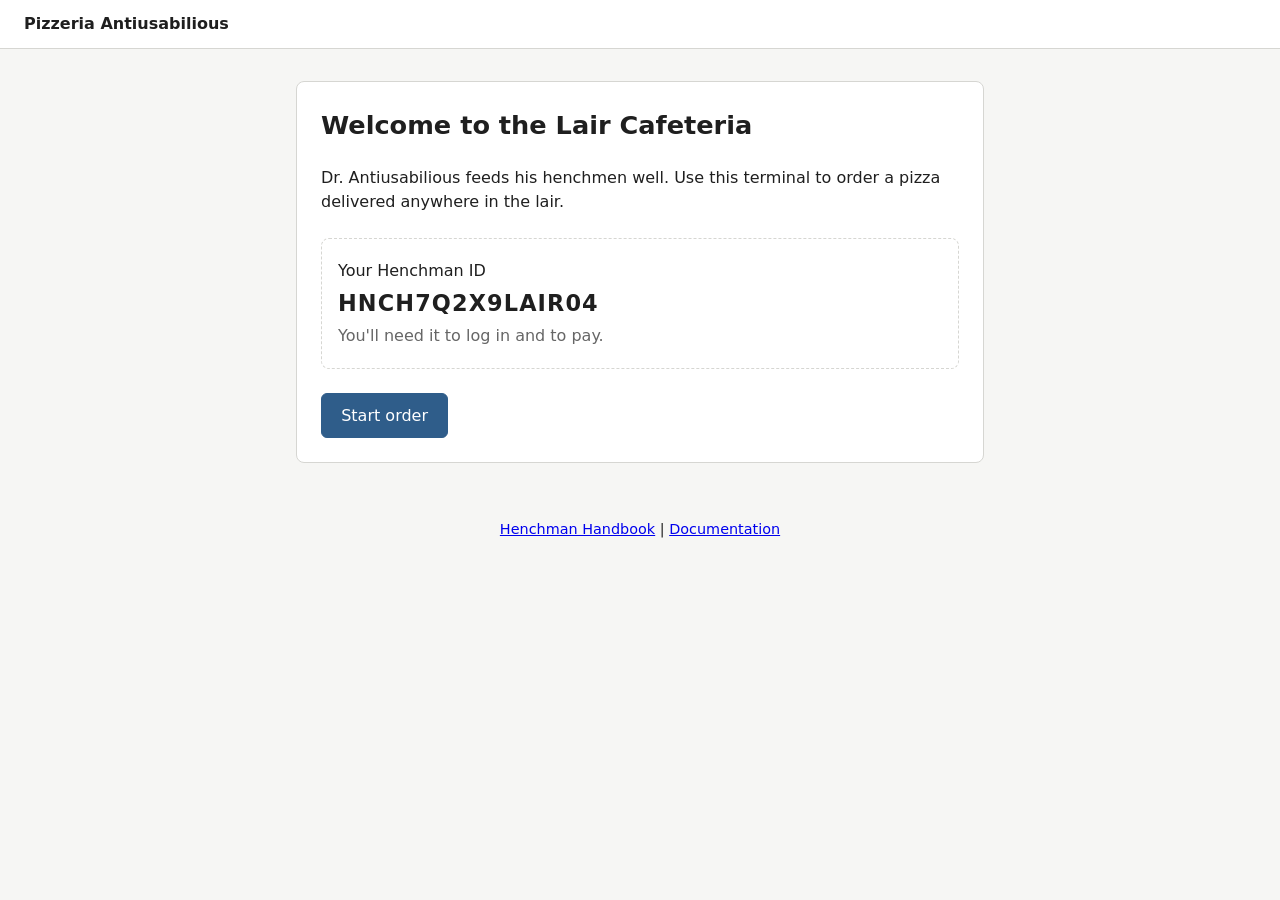
==== index.html @ 78a45783 "Working clean framework for all 8 screens" ====
<!DOCTYPE html>
<html lang="en">
<head>
  <meta charset="UTF-8">
  <meta name="viewport" content="width=device-width, initial-scale=1">
  <title>Pizzeria Antiusabilious | Lair Cafeteria</title>
  <link rel="stylesheet" href="css/style.css">
</head>
<body>
  <header class="site-header">
    <p class="brand">Pizzeria Antiusabilious</p>
    <p class="progress" id="progress" aria-live="polite"></p>
  </header>

  <div class="layout">
    <main id="app">

      <!-- Screen 0: Orientation -->
      <section class="screen active" data-screen="orientation">
        <h1>Welcome to the Lair Cafeteria</h1>
        <p>Dr. Antiusabilious feeds his henchmen well. Use this terminal to order a pizza delivered anywhere in the lair.</p>
        <div class="id-card">
          <p>Your Henchman ID</p>
          <p class="id-value" id="orientation-id"></p>
          <p class="muted">You'll need it to log in and to pay.</p>
        </div>
        <div class="actions">
          <button type="button" class="btn primary" data-action="next">Start order</button>
        </div>
      </section>

      <!-- Screen 1: Identity Verification -->
      <section class="screen" data-screen="login">
        <h1>Log in</h1>
        <label for="login-id">Henchman ID</label>
        <input id="login-id" type="text" autocomplete="off">
        <p class="error" data-error aria-live="assertive"></p>
        <div class="actions">
          <button type="button" class="btn" data-action="back">Back</button>
          <button type="button" class="btn primary" data-action="next">Log in</button>
        </div>
      </section>

      <!-- Screen 2: Portion Allocation (size) -->
      <section class="screen" data-screen="size">
        <h1>Choose a size</h1>
        <fieldset>
          <legend>Size</legend>
          <div id="size-options" class="options"></div>
        </fieldset>
        <p class="error" data-error aria-live="assertive"></p>
        <div class="actions">
          <button type="button" class="btn" data-action="back">Back</button>
          <button type="button" class="btn primary" data-action="next">Next</button>
        </div>
      </section>

      <!-- Screen 3: Crust Classification -->
      <section class="screen" data-screen="crust">
        <h1>Choose a crust</h1>
        <label for="crust-select">Crust</label>
        <select id="crust-select"></select>
        <p class="error" data-error aria-live="assertive"></p>
        <div class="actions">
          <button type="button" class="btn" data-action="back">Back</button>
          <button type="button" class="btn primary" data-action="next">Next</button>
        </div>
      </section>

      <!-- Screen 4: Topping Arsenal -->
      <section class="screen" data-screen="toppings">
        <h1>Choose toppings</h1>
        <fieldset>
          <legend>Toppings</legend>
          <div id="topping-options" class="options topping-grid"></div>
        </fieldset>
        <p class="error" data-error aria-live="assertive"></p>
        <div class="actions">
          <button type="button" class="btn" data-action="back">Back</button>
          <button type="button" class="btn primary" data-action="next">Next</button>
        </div>
      </section>

      <!-- Screen 5: Delivery Sector -->
      <section class="screen" data-screen="sector">
        <h1>Choose a delivery sector</h1>
        <p>Pick a sector on the lair map or from the list.</p>
        <div id="sector-map" class="sector-map"></div>
        <label for="sector-select">Delivery sector</label>
        <select id="sector-select"></select>
        <p class="error" data-error aria-live="assertive"></p>
        <div class="actions">
          <button type="button" class="btn" data-action="back">Back</button>
          <button type="button" class="btn primary" data-action="next">Next</button>
        </div>
      </section>

      <!-- Screen 6: Evil Credit Transfer (payment) -->
      <section class="screen" data-screen="payment">
        <h1>Pay with Evil Credits</h1>
        <p>Total due: <strong id="payment-total"></strong></p>
        <label for="payment-id">Confirm your Henchman ID</label>
        <input id="payment-id" type="text" autocomplete="off">
        <p class="error" data-error aria-live="assertive"></p>
        <div class="actions">
          <button type="button" class="btn" data-action="back">Back</button>
          <button type="button" class="btn primary" data-action="next">Pay and place order</button>
        </div>
      </section>

      <!-- Screen 7: Confirmation -->
      <section class="screen" data-screen="confirmation">
        <h1>Order placed</h1>
        <p>Your order number is <strong id="order-number"></strong>. A minion is on the way.</p>
        <dl id="confirmation-summary" class="summary-list"></dl>
        <div class="actions">
          <button type="button" class="btn primary" data-action="restart">Start a new order</button>
        </div>
      </section>

    </main>

    <!-- Live order summary (shown on screens 2–6) -->
    <aside class="summary" id="summary" hidden>
      <h2>Your order</h2>
      <dl id="summary-list" class="summary-list"></dl>
    </aside>
  </div>

  <footer class="site-footer">
    <a href="handbook.html">Henchman Handbook</a> |
    <a href="docs.html">Documentation</a>
  </footer>

  <script src="js/data.js"></script>
  <script src="js/app.js"></script>
</body>
</html>
---- css/style.css ----
/* Pizzeria Antiusabilious: clean baseline styles.
   This is the "good UX" starting point. Break it on purpose later. */

:root {
  --bg: #f6f6f4;
  --surface: #ffffff;
  --text: #1f1f1f;
  --muted: #666666;
  --border: #d6d6d2;
  --accent: #2f5d8a;
  --accent-text: #ffffff;
  --error: #b3261e;
  --selected: #e3edf7;
}

*, *::before, *::after { box-sizing: border-box; }

body {
  margin: 0;
  font-family: system-ui, -apple-system, "Segoe UI", sans-serif;
  line-height: 1.5;
  color: var(--text);
  background: var(--bg);
}

/* ---------- Header / footer ---------- */

.site-header {
  display: flex;
  justify-content: space-between;
  align-items: center;
  padding: 0.75rem 1.5rem;
  background: var(--surface);
  border-bottom: 1px solid var(--border);
}
.brand { margin: 0; font-weight: 700; }
.progress { margin: 0; color: var(--muted); }

.site-footer {
  text-align: center;
  padding: 1.5rem;
  font-size: 0.9rem;
}

/* ---------- Layout ---------- */

.layout {
  display: grid;
  grid-template-columns: minmax(0, 1fr) 260px;
  gap: 1.5rem;
  max-width: 1000px;
  margin: 2rem auto;
  padding: 0 1rem;
}
.layout:has(.summary[hidden]) { grid-template-columns: minmax(0, 1fr); max-width: 720px; }

@media (max-width: 760px) {
  .layout { grid-template-columns: minmax(0, 1fr); }
}

main {
  background: var(--surface);
  border: 1px solid var(--border);
  border-radius: 8px;
  padding: 1.5rem;
}

/* Screen switching: only the active screen is visible */
.screen { display: none; }
.screen.active { display: block; }

h1 { margin-top: 0; font-size: 1.6rem; }

/* ---------- Form controls ---------- */

label { display: block; font-weight: 600; margin: 1rem 0 0.35rem; }

input[type="text"], select {
  width: 100%;
  max-width: 360px;
  padding: 0.55rem 0.7rem;
  font: inherit;
  border: 1px solid var(--border);
  border-radius: 6px;
  background: var(--surface);
}

fieldset { border: none; padding: 0; margin: 1rem 0 0; }
legend { font-weight: 600; margin-bottom: 0.5rem; }

.options { display: grid; gap: 0.5rem; }
.topping-grid { grid-template-columns: repeat(auto-fill, minmax(170px, 1fr)); }

.option {
  display: flex;
  align-items: center;
  gap: 0.5rem;
  margin: 0;
  padding: 0.5rem 0.7rem;
  font-weight: 400;
  border: 1px solid var(--border);
  border-radius: 6px;
  cursor: pointer;
}
.option:has(input:checked) { background: var(--selected); border-color: var(--accent); }
.option .muted { margin-left: auto; }

.muted { color: var(--muted); }

/* ---------- Buttons ---------- */

.actions { display: flex; gap: 0.75rem; margin-top: 1.5rem; }

.btn {
  padding: 0.6rem 1.2rem;
  font: inherit;
  border: 1px solid var(--border);
  border-radius: 6px;
  background: var(--surface);
  cursor: pointer;
}
.btn.primary { background: var(--accent); color: var(--accent-text); border-color: var(--accent); }
.btn:focus-visible, .sector-tile:focus-visible, input:focus-visible, select:focus-visible {
  outline: 3px solid var(--accent);
  outline-offset: 2px;
}

/* ---------- Errors ---------- */

.error { color: var(--error); min-height: 1.5em; margin: 0.5rem 0 0; }

/* ---------- Orientation ID card ---------- */

.id-card {
  margin: 1.5rem 0;
  padding: 1rem;
  border: 1px dashed var(--border);
  border-radius: 8px;
}
.id-card p { margin: 0.25rem 0; }
.id-value { font-size: 1.4rem; font-weight: 700; letter-spacing: 0.05em; }

/* ---------- Sector map ---------- */

.sector-map {
  display: grid;
  grid-template-columns: repeat(3, 1fr);
  gap: 0.5rem;
  margin: 1rem 0;
  max-width: 480px;
}
.sector-tile {
  display: flex;
  flex-direction: column;
  align-items: center;
  padding: 0.75rem 0.5rem;
  font: inherit;
  border: 1px solid var(--border);
  border-radius: 6px;
  background: var(--surface);
  cursor: pointer;
}
.sector-tile.selected { background: var(--selected); border-color: var(--accent); }
.sector-number { font-weight: 700; font-size: 1.2rem; }

/* ---------- Order summary ---------- */

.summary {
  align-self: start;
  background: var(--surface);
  border: 1px solid var(--border);
  border-radius: 8px;
  padding: 1rem 1.25rem;
}
.summary h2 { margin: 0 0 0.5rem; font-size: 1.1rem; }

.summary-list dt { font-weight: 600; margin-top: 0.5rem; }
.summary-list dd { margin: 0; }

/* ---------- Handbook tables ---------- */

.table-wrap { overflow-x: auto; }
table { border-collapse: collapse; width: 100%; margin: 0.5rem 0 1.5rem; }
th, td { text-align: left; padding: 0.4rem 0.6rem; border-bottom: 1px solid var(--border); }
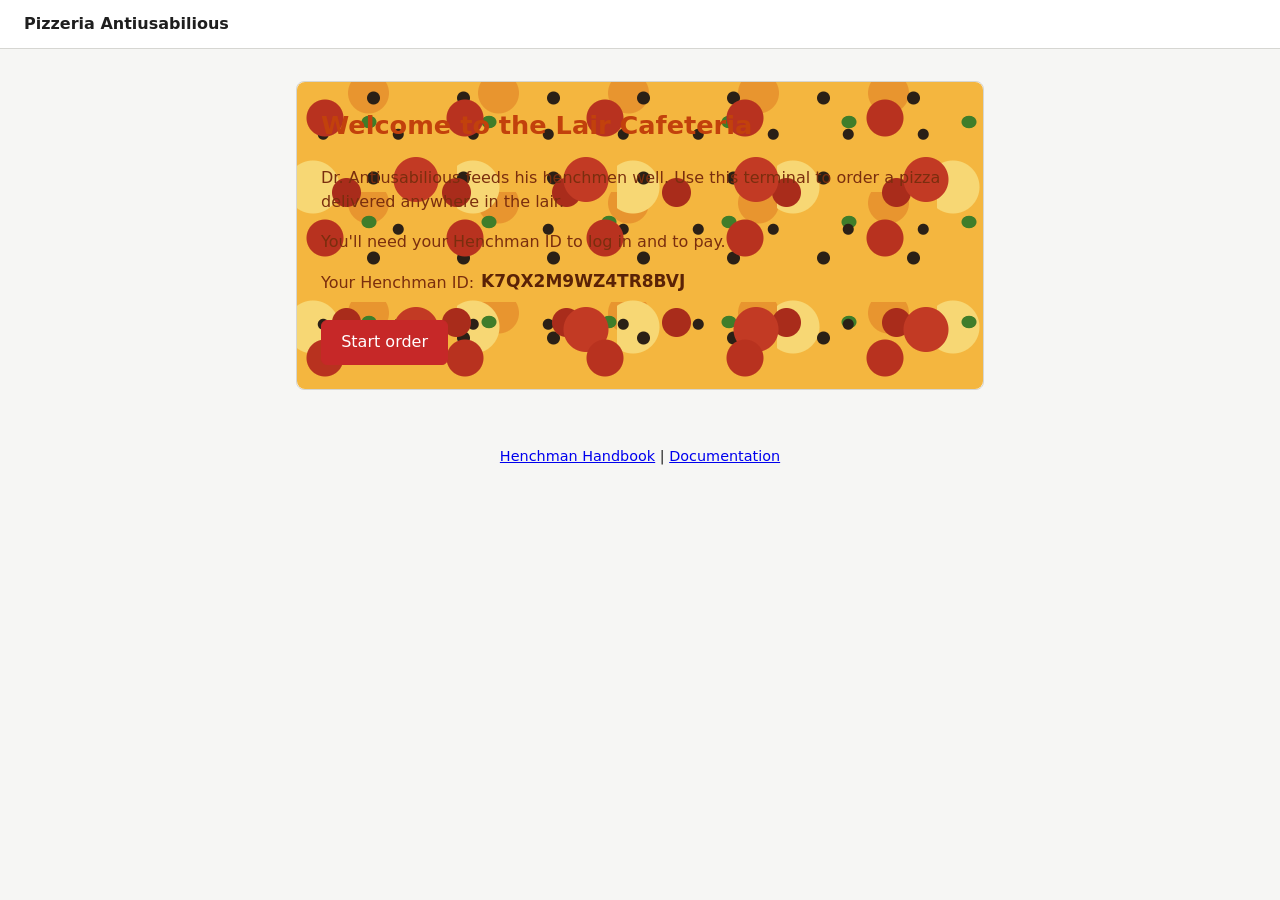
==== commit ea08e9c8: "Violations 1-5" ====
--- a/index.html
+++ b/index.html
@@ -16,28 +16,37 @@
     <main id="app">
 
       <!-- Screen 0: Orientation -->
-      <section class="screen active" data-screen="orientation">
-        <h1>Welcome to the Lair Cafeteria</h1>
-        <p>Dr. Antiusabilious feeds his henchmen well. Use this terminal to order a pizza delivered anywhere in the lair.</p>
-        <div class="id-card">
-          <p>Your Henchman ID</p>
-          <p class="id-value" id="orientation-id"></p>
-          <p class="muted">You'll need it to log in and to pay.</p>
-        </div>
-        <div class="actions">
-          <button type="button" class="btn primary" data-action="next">Start order</button>
+      <section class="screen screen-orientation active" data-screen="orientation">
+        <!-- VIOLATION #1 (Reading: avoid text on noisy background):
+             warm-colored text over a busy pizza pattern (see .screen-orientation in style.css). -->
+        <div class="orientation-layout">
+          <div class="orientation-main">
+            <h1>Welcome to the Lair Cafeteria</h1>
+            <p>Dr. Antiusabilious feeds his henchmen well. Use this terminal to order a pizza delivered anywhere in the lair.</p>
+            <p>You'll need your Henchman ID to log in and to pay.</p>
+            <p class="orientation-id-line">Your Henchman ID:
+              <canvas id="orientation-id" role="img" aria-label="Henchman ID"></canvas>
+            </p>
+            <div class="actions">
+              <button type="button" class="btn primary" data-action="next">Start order</button>
+            </div>
+          </div>
+
         </div>
       </section>
 
       <!-- Screen 1: Identity Verification -->
       <section class="screen" data-screen="login">
         <h1>Log in</h1>
+        <!-- VIOLATION #4 (Perception 2: be consistent): Next is top-right, above the field. -->
+        <div class="actions actions-top-right">
+          <button type="button" class="btn primary" data-action="next">Proceed</button>
+        </div>
         <label for="login-id">Henchman ID</label>
-        <input id="login-id" type="text" autocomplete="off">
-        <p class="error" data-error aria-live="assertive"></p>
-        <div class="actions">
-          <button type="button" class="btn" data-action="back">Back</button>
-          <button type="button" class="btn primary" data-action="next">Log in</button>
+        <input id="login-id" type="text" autocomplete="off" spellcheck="false">
+        <p class="error" data-error aria-live="assertive"></p>
+        <div class="actions">
+          <button type="button" class="btn back" data-action="back">Back</button>
         </div>
       </section>
 
@@ -49,9 +58,10 @@
           <div id="size-options" class="options"></div>
         </fieldset>
         <p class="error" data-error aria-live="assertive"></p>
-        <div class="actions">
-          <button type="button" class="btn" data-action="back">Back</button>
-          <button type="button" class="btn primary" data-action="next">Next</button>
+        <!-- VIOLATION #4: Next bottom-left, Back bottom-right (swapped). -->
+        <div class="actions actions-split">
+          <button type="button" class="btn primary" data-action="next">Advance</button>
+          <button type="button" class="btn back" data-action="back">Back</button>
         </div>
       </section>
 
@@ -59,25 +69,31 @@
       <section class="screen" data-screen="crust">
         <h1>Choose a crust</h1>
         <label for="crust-select">Crust</label>
-        <select id="crust-select"></select>
-        <p class="error" data-error aria-live="assertive"></p>
-        <div class="actions">
-          <button type="button" class="btn" data-action="back">Back</button>
-          <button type="button" class="btn primary" data-action="next">Next</button>
+        <!-- VIOLATION #4: Next sits inline, right beside the crust control. -->
+        <div class="inline-control">
+          <select id="crust-select"></select>
+          <button type="button" class="btn primary" data-action="next">Obey</button>
+        </div>
+        <p class="error" data-error aria-live="assertive"></p>
+        <div class="actions">
+          <button type="button" class="btn back" data-action="back">Back</button>
         </div>
       </section>
 
       <!-- Screen 4: Topping Arsenal -->
       <section class="screen" data-screen="toppings">
         <h1>Choose toppings</h1>
+        <!-- VIOLATION #4: Next is above the 42-item list, so users scroll back up to it. -->
+        <div class="actions actions-top">
+          <button type="button" class="btn primary" data-action="next">Comply</button>
+        </div>
+        <p class="error" data-error aria-live="assertive"></p>
         <fieldset>
           <legend>Toppings</legend>
           <div id="topping-options" class="options topping-grid"></div>
         </fieldset>
-        <p class="error" data-error aria-live="assertive"></p>
-        <div class="actions">
-          <button type="button" class="btn" data-action="back">Back</button>
-          <button type="button" class="btn primary" data-action="next">Next</button>
+        <div class="actions">
+          <button type="button" class="btn back" data-action="back">Back</button>
         </div>
       </section>
 
@@ -86,26 +102,72 @@
         <h1>Choose a delivery sector</h1>
         <p>Pick a sector on the lair map or from the list.</p>
         <div id="sector-map" class="sector-map"></div>
+        <!-- VIOLATION #4: Next is centered under the map, before the sector list. -->
+        <div class="actions actions-center">
+          <button type="button" class="btn primary" data-action="next">Submit to Dr. A</button>
+        </div>
         <label for="sector-select">Delivery sector</label>
         <select id="sector-select"></select>
         <p class="error" data-error aria-live="assertive"></p>
         <div class="actions">
-          <button type="button" class="btn" data-action="back">Back</button>
-          <button type="button" class="btn primary" data-action="next">Next</button>
+          <button type="button" class="btn back" data-action="back">Back</button>
         </div>
       </section>
 
       <!-- Screen 6: Evil Credit Transfer (payment) -->
       <section class="screen" data-screen="payment">
         <h1>Pay with Evil Credits</h1>
-        <p>Total due: <strong id="payment-total"></strong></p>
+        <!-- Supporting mechanism for VIOLATION #3: the Evil Transfer Formula.
+             One blank box per charge plus a gratuity box. Users must transcribe
+             every price from the itemized charges at the bottom of the page.
+             The amount field is read-only and filled only by the formula's ENTER. -->
+        <p>Fill in the Evil Transfer Formula™ with each of your charges and the gratuity percentage, then press ENTER to load your amount. Charges are itemized below.</p>
+
+        <div class="formula" id="formula">
+          <p class="formula-title">Evil Transfer Formula™</p>
+          <div class="formula-row" id="formula-row"></div>
+          <button type="button" class="formula-enter" id="formula-load">ENTER</button>
+        </div>
+
+        <label for="payment-amount">Amount to transfer (Evil Credits)</label>
+        <input id="payment-amount" type="text" readonly placeholder="Press ENTER on the formula" autocomplete="off">
+
         <label for="payment-id">Confirm your Henchman ID</label>
-        <input id="payment-id" type="text" autocomplete="off">
-        <p class="error" data-error aria-live="assertive"></p>
-        <div class="actions">
-          <button type="button" class="btn" data-action="back">Back</button>
-          <button type="button" class="btn primary" data-action="next">Pay and place order</button>
-        </div>
+        <input id="payment-id" type="text" autocomplete="off" spellcheck="false">
+        <p class="error" data-error aria-live="assertive"></p>
+        <div class="actions">
+          <button type="button" class="btn back" data-action="back">Back</button>
+          <button type="button" class="btn primary" data-action="next">Transfer</button>
+        </div>
+
+        <!-- VIOLATION #3 (Memory 1: present all info needed for a task on a single screen):
+             a long block of terms sits between the formula (top) and the
+             itemized charges (bottom), so they can never be seen together. -->
+        <section class="transfer-terms" aria-labelledby="terms-title">
+          <h2 id="terms-title">Evil Credit Transfer Terms &amp; Conditions</h2>
+          <p>1. By transferring Evil Credits, the Henchman ("you") acknowledges that Dr. Antiusabilious ("the Management") owns all pizza, all crusts, and, where applicable, all crumbs.</p>
+          <p>2. Evil Credits are non-refundable, non-transferable (except as described in this transfer), and non-edible. Attempts to eat Evil Credits will be logged.</p>
+          <p>3. The Minion Hazard Gratuity compensates delivery minions for exposure to lasers, sharks, Evil HR, and other workplace conditions. It is mandatory, non-negotiable, and deeply appreciated by no one.</p>
+          <p>4. Pizza delivered to the Shark Tank is delivered at the Henchman's own risk. The Management is not liable for pizza consumed by sharks, nor for sharks consumed by pizza.</p>
+          <p>5. Delivery times are estimates. Estimates are also estimates. The Management reserves the right to redefine "time."</p>
+          <p>6. Toppings are assigned codenames for operational security. Disclosing a codename to non-henchmen constitutes a breach of these Terms and of the Topping Secrecy Act of Section 66-B.</p>
+          <p>7. The Management may, at its sole discretion, rename sectors, move sectors, or pretend sectors never existed.</p>
+          <p>8. Henchmen who forget their Henchman ID agree to consult the Henchman Handbook and to feel appropriately embarrassed.</p>
+          <p>9. The Evil Transfer Formula™ is provided "as is." The Management makes no warranty regarding its accuracy, its memory, or its feelings.</p>
+          <p>10. Pineapple on pizza is permitted under protest. The Management's protest is ongoing.</p>
+          <p>11. Any dispute arising from a pizza transfer shall be resolved by trial by combat in the Throne Room, scheduled at the Management's convenience.</p>
+          <p>12. These Terms may change at any time, including while you are reading them.</p>
+        </section>
+
+        <!-- Supporting mechanism for VIOLATION #3: the charges are collapsed.
+             Users must open them each visit, and they snap shut again as soon as
+             the user scrolls away (see "auto-collapsing charges" in app.js). -->
+        <details class="charges-panel" id="charges-panel">
+          <summary>Show itemized charges</summary>
+          <div class="table-wrap">
+            <table class="charges" id="payment-charges"></table>
+          </div>
+        </details>
       </section>
 
       <!-- Screen 7: Confirmation -->
@@ -133,6 +195,7 @@
   </footer>
 
   <script src="js/data.js"></script>
+  <script src="js/render-id.js"></script>
   <script src="js/app.js"></script>
 </body>
 </html>
--- a/css/style.css
+++ b/css/style.css
@@ -111,6 +111,14 @@
 
 .actions { display: flex; gap: 0.75rem; margin-top: 1.5rem; }
 
+/* VIOLATION #4 (Perception 2: be consistent): a different Next position per screen. */
+.actions-top-right { justify-content: flex-end; margin: 0 0 0.5rem; }
+.actions-split { justify-content: space-between; }
+.actions-top { margin: 0 0 1rem; }
+.actions-center { justify-content: center; margin: 0 0 1rem; max-width: 480px; }
+.inline-control { display: flex; gap: 0.5rem; align-items: center; flex-wrap: wrap; }
+.inline-control select { flex: 1 1 200px; }
+
 .btn {
   padding: 0.6rem 1.2rem;
   font: inherit;
@@ -119,7 +127,10 @@
   background: var(--surface);
   cursor: pointer;
 }
-.btn.primary { background: var(--accent); color: var(--accent-text); border-color: var(--accent); }
+/* VIOLATION #5 (Attention 2: automatic processing / Stroop):
+   forward buttons are red ("stop"), Back buttons are green ("go"). */
+.btn.primary { background: #c62828; color: #fff; border-color: #c62828; }
+.btn.back { background: #2e7d32; color: #fff; border-color: #2e7d32; }
 .btn:focus-visible, .sector-tile:focus-visible, input:focus-visible, select:focus-visible {
   outline: 3px solid var(--accent);
   outline-offset: 2px;
@@ -129,16 +140,32 @@
 
 .error { color: var(--error); min-height: 1.5em; margin: 0.5rem 0 0; }
 
-/* ---------- Orientation ID card ---------- */
-
-.id-card {
-  margin: 1.5rem 0;
-  padding: 1rem;
-  border: 1px dashed var(--border);
+/* ---------- Orientation ---------- */
+
+/* VIOLATION #1 (Reading: avoid text on noisy background).
+   A busy CSS "pizza" (pepperoni, olives, basil on cheese) behind
+   warm red/brown/orange text. Hard to read, but still readable. */
+.screen-orientation.active {
+  margin: -1.5rem;
+  padding: 1.5rem;
   border-radius: 8px;
-}
-.id-card p { margin: 0.25rem 0; }
-.id-value { font-size: 1.4rem; font-weight: 700; letter-spacing: 0.05em; }
+  color: #7a2e0e;
+  background-color: #f4b63f;
+  background-image:
+    radial-gradient(circle at 20% 30%, #b8321f 0 18px, transparent 19px),
+    radial-gradient(circle at 70% 65%, #c23a24 0 22px, transparent 23px),
+    radial-gradient(circle at 45% 85%, #a92c1b 0 14px, transparent 15px),
+    radial-gradient(circle at 85% 20%, #2b2016 0 6px, transparent 7px),
+    radial-gradient(circle at 35% 55%, #2b2016 0 5px, transparent 6px),
+    radial-gradient(ellipse at 60% 40%, #3f7d2a 0 7px, transparent 8px),
+    radial-gradient(circle at 10% 75%, #f7d774 0 26px, transparent 27px),
+    radial-gradient(circle at 55% 10%, #e8952f 0 20px, transparent 21px);
+  background-size: 140px 120px, 170px 150px, 110px 130px, 90px 80px,
+                   75px 95px, 120px 100px, 160px 140px, 130px 110px;
+}
+.screen-orientation h1 { color: #c2410c; }
+
+.orientation-id-line canvas { vertical-align: middle; }
 
 /* ---------- Sector map ---------- */
 
@@ -182,3 +209,76 @@
 .table-wrap { overflow-x: auto; }
 table { border-collapse: collapse; width: 100%; margin: 0.5rem 0 1.5rem; }
 th, td { text-align: left; padding: 0.4rem 0.6rem; border-bottom: 1px solid var(--border); }
+
+/* ---------- Payment: itemized charges + transfer formula ---------- */
+
+.charges { max-width: 420px; }
+
+.charges-panel {
+  max-width: 460px;
+  border: 1px solid var(--border);
+  border-radius: 6px;
+}
+.charges-panel summary {
+  padding: 0.7rem 1rem;
+  font-weight: 600;
+  cursor: pointer;
+}
+.charges-panel[open] summary { border-bottom: 1px solid var(--border); }
+.charges-panel .table-wrap { padding: 0 1rem; }
+.charges td:last-child, .charges th:last-child { text-align: right; }
+
+.formula {
+  margin-top: 1rem;
+  padding: 1rem;
+  color: #f1f1f1;
+  background: #2b2b33;
+  border-radius: 10px;
+}
+.formula-title { margin: 0 0 0.75rem; font-weight: 700; }
+.formula-row {
+  display: flex;
+  flex-wrap: wrap;
+  align-items: center;
+  gap: 0.4rem;
+}
+.formula-op { font-size: 1.2rem; font-weight: 700; }
+.formula input.formula-box {
+  width: 5.5rem;
+  padding: 0.45rem 0.5rem;
+  font: inherit;
+  text-align: right;
+  color: #111;
+  background: #fff;
+  border: 1px solid #888;
+  border-radius: 4px;
+}
+.formula input.formula-box:focus-visible { outline: 3px solid #c8ffb0; outline-offset: 1px; }
+.formula-enter {
+  display: block;
+  width: 100%;
+  margin-top: 0.9rem;
+  padding: 0.6rem;
+  font: inherit;
+  font-weight: 700;
+  letter-spacing: 0.05em;
+  color: #fff;
+  background: #6b5b2a;
+  border: none;
+  border-radius: 6px;
+  cursor: pointer;
+}
+.formula-enter:focus-visible { outline: 3px solid #c8ffb0; outline-offset: 2px; }
+
+#payment-amount[readonly] { background: #f0f0ec; cursor: not-allowed; }
+
+/* VIOLATION #3: the terms block pushes the charges far below the formula,
+   taller than any screen, so they're never visible at the same time. */
+.transfer-terms {
+  min-height: 140vh;
+  margin: 2.5rem 0;
+  padding-top: 1rem;
+  border-top: 1px solid var(--border);
+  font-size: 0.95rem;
+}
+.transfer-terms h2 { font-size: 1.1rem; }
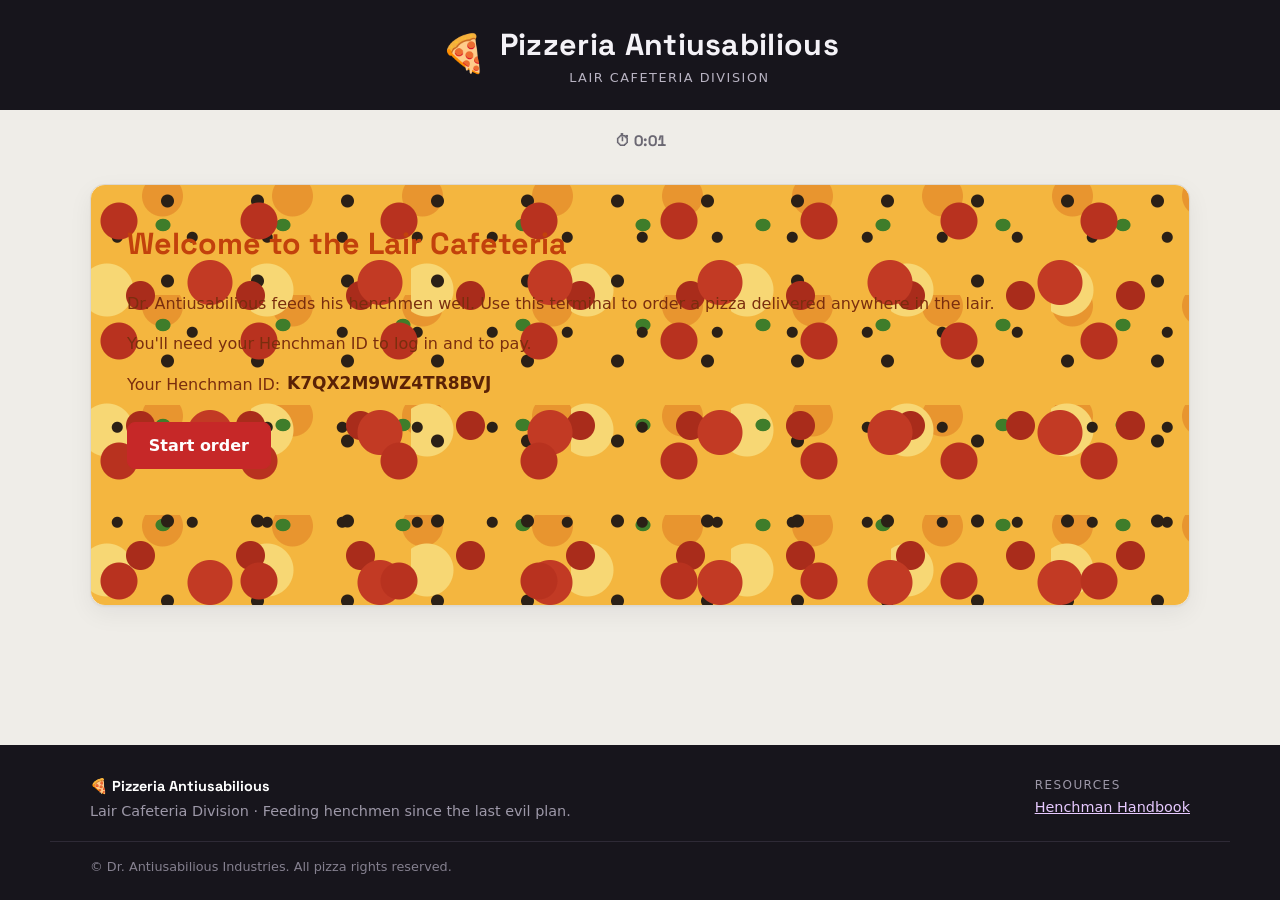
==== commit e0c7c686: "Pizza ordering version (violations 1-12)" ====
--- a/index.html
+++ b/index.html
@@ -4,13 +4,32 @@
   <meta charset="UTF-8">
   <meta name="viewport" content="width=device-width, initial-scale=1">
   <title>Pizzeria Antiusabilious | Lair Cafeteria</title>
+  <link rel="preconnect" href="https://fonts.googleapis.com">
+  <link rel="preconnect" href="https://fonts.gstatic.com" crossorigin>
+  <link href="https://fonts.googleapis.com/css2?family=Space+Grotesk:wght@500;700&display=swap" rel="stylesheet">
   <link rel="stylesheet" href="css/style.css">
 </head>
 <body>
   <header class="site-header">
-    <p class="brand">Pizzeria Antiusabilious</p>
+    <div class="brand">
+      <span class="brand-mark" aria-hidden="true">🍕</span>
+      <div>
+        <p class="brand-name">Pizzeria Antiusabilious</p>
+        <p class="brand-sub">Lair Cafeteria Division</p>
+      </div>
+    </div>
+  </header>
+
+  <!-- Task timer (instructor request; not a violation). Starts when the site
+       opens, stops on the confirmation screen. -->
+  <p class="task-timer" id="task-timer" aria-label="Elapsed time">⏱ 0:00</p>
+
+  <!-- VIOLATION #11 (Thinking: prominently indicate system status and progress):
+       percentage only; it reaches 99% on step 3 of 6, then creeps by decimals. -->
+  <div class="progress-wrap" id="progress-wrap" hidden>
     <p class="progress" id="progress" aria-live="polite"></p>
-  </header>
+    <div class="progress-bar" aria-hidden="true"><div class="progress-fill" id="progress-fill"></div></div>
+  </div>
 
   <div class="layout">
     <main id="app">
@@ -67,11 +86,20 @@
 
       <!-- Screen 3: Crust Classification -->
       <section class="screen" data-screen="crust">
+        <!-- Part of VIOLATION #7: a leaderboard-style ad across the top adds to
+             the "this page has ads" frame, so the right rail gets ignored. -->
+        <div class="leaderboard-ad" aria-label="Advertisement">
+          <span class="ad-label">Ad</span>
+          <strong>🐍 MINION MONTHLY</strong> · 12 issues of lair gossip for just 9.99 Evil Credits! <span class="ad-link">Subscribe ›</span>
+        </div>
+
         <h1>Choose a crust</h1>
-        <label for="crust-select">Crust</label>
+        <!-- VIOLATION #6 (Memory 2: see and choose is easier than recall and type):
+             no list of options; users must type an exact crust classification. -->
+        <label for="crust-input">State your crust classification</label>
         <!-- VIOLATION #4: Next sits inline, right beside the crust control. -->
         <div class="inline-control">
-          <select id="crust-select"></select>
+          <input id="crust-input" type="text" autocomplete="off" spellcheck="false">
           <button type="button" class="btn primary" data-action="next">Obey</button>
         </div>
         <p class="error" data-error aria-live="assertive"></p>
@@ -89,7 +117,11 @@
         </div>
         <p class="error" data-error aria-live="assertive"></p>
         <fieldset>
-          <legend>Toppings</legend>
+          <legend>Toppings <span class="legend-note">(select at least 4)</span></legend>
+          <!-- VIOLATION #8 (Thinking: choice overload): 84 unorganized toppings, no categories or search.
+               VIOLATION #9 (Memory 1: changing ordering of information): reshuffled on every visit.
+               VIOLATION #10 (Perception 1: distinguish colors by saturation and brightness):
+               checked toppings are only a faint pastel. -->
           <div id="topping-options" class="options topping-grid"></div>
         </fieldset>
         <div class="actions">
@@ -100,14 +132,12 @@
       <!-- Screen 5: Delivery Sector -->
       <section class="screen" data-screen="sector">
         <h1>Choose a delivery sector</h1>
-        <p>Pick a sector on the lair map or from the list.</p>
+        <p>Pick a sector on the lair map.</p>
         <div id="sector-map" class="sector-map"></div>
-        <!-- VIOLATION #4: Next is centered under the map, before the sector list. -->
+        <!-- VIOLATION #4: Next is centered under the map. -->
         <div class="actions actions-center">
           <button type="button" class="btn primary" data-action="next">Submit to Dr. A</button>
         </div>
-        <label for="sector-select">Delivery sector</label>
-        <select id="sector-select"></select>
         <p class="error" data-error aria-live="assertive"></p>
         <div class="actions">
           <button type="button" class="btn back" data-action="back">Back</button>
@@ -155,8 +185,42 @@
           <p>8. Henchmen who forget their Henchman ID agree to consult the Henchman Handbook and to feel appropriately embarrassed.</p>
           <p>9. The Evil Transfer Formula™ is provided "as is." The Management makes no warranty regarding its accuracy, its memory, or its feelings.</p>
           <p>10. Pineapple on pizza is permitted under protest. The Management's protest is ongoing.</p>
+
+          <aside class="propaganda propaganda-vote" aria-label="Lair announcement">
+            <p class="propaganda-kicker">Paid for by the Committee to Re-Elect the Management</p>
+            <p class="propaganda-title">VOTE DR. ANTIUSABILIOUS</p>
+            <p class="propaganda-sub">Supreme Overlord · Unopposed since forever</p>
+            <p>Lower gratuities* · More sharks · Fewer questions</p>
+            <p class="propaganda-fine">*Gratuities will not be lowered.</p>
+          </aside>
+
           <p>11. Any dispute arising from a pizza transfer shall be resolved by trial by combat in the Throne Room, scheduled at the Management's convenience.</p>
           <p>12. These Terms may change at any time, including while you are reading them.</p>
+          <p>13. Evil Credits earned through minion referrals expire when the minion does.</p>
+          <p>14. The Management reserves the right to substitute any topping with a topping of equal or lesser dignity.</p>
+          <p>15. Pizza temperature is not guaranteed on delivery to the Server Dungeon, which is kept at 16°C for the servers' comfort, not yours.</p>
+          <p>16. Henchmen may not resell, sublease, or emotionally attach to pizza delivered under these Terms.</p>
+          <p>17. Complaints must be submitted on Form 66-C, in triplicate, in person, to Evil HR (Sector 7), during office hours, which are not published.</p>
+          <p>18. The Minion Hazard Gratuity is not a tip. Tips are optional. This is not optional. Please stop asking.</p>
+          <p>19. All slices are cut by laser. The Management accepts no responsibility for slices that are "too perfect."</p>
+          <p>20. Garlic knots are not included, have never been included, and will not be included. Do not ask about the garlic knots.</p>
+
+          <aside class="propaganda propaganda-minion" aria-label="Lair announcement">
+            <p class="propaganda-kicker">Lair Bulletin</p>
+            <p class="propaganda-title">🏆 Minion of the Month: Gary</p>
+            <p>Gary delivered 412 pizzas this month, survived the Shark Tank twice, and has never once asked about the garlic knots. Be like Gary.</p>
+          </aside>
+
+          <p>21. If any part of these Terms is found unenforceable, it will be enforced anyway, by sharks.</p>
+          <p>22. Minions delivering to the Launch Bay during a launch do so at their own risk and at approximately Mach 3.</p>
+          <p>23. Orders placed during a lair-wide evacuation will be delivered to the evacuation point, or to wherever the pizza lands.</p>
+          <p>24. The Evil Transfer Formula™ uses the order of operations preferred by the Management on the day of the transfer.</p>
+          <p>25. Crust classifications are trade secrets. Henchmen who memorize them are required to forget them after use.</p>
+          <p>26. The Gift Shop is not a delivery sector for romantic purposes. You know who you are.</p>
+          <p>27. Refunds are issued in Evil Credits, which are non-refundable (see Clause 2).</p>
+          <p>28. The Management may read these Terms aloud, dramatically, at any time.</p>
+          <p>29. By scrolling past these Terms, you agree that you have read them, which you have not.</p>
+          <p>30. Thank you for choosing Pizzeria Antiusabilious. Resistance is futile. Enjoy your pizza.</p>
         </section>
 
         <!-- Supporting mechanism for VIOLATION #3: the charges are collapsed.
@@ -173,6 +237,7 @@
       <!-- Screen 7: Confirmation -->
       <section class="screen" data-screen="confirmation">
         <h1>Order placed</h1>
+        <p class="final-time" id="final-time"></p>
         <p>Your order number is <strong id="order-number"></strong>. A minion is on the way.</p>
         <dl id="confirmation-summary" class="summary-list"></dl>
         <div class="actions">
@@ -187,12 +252,65 @@
       <h2>Your order</h2>
       <dl id="summary-list" class="summary-list"></dl>
     </aside>
+
+    <!-- VIOLATION #7 (Attention 2: banner blindness): on the Crust screen the
+         right rail holds three "ads". The middle one lists the only valid
+         crust classifications, disguised as a promotion. -->
+    <aside class="ad-rail" id="ad-rail" hidden aria-label="Sponsored content">
+      <div class="rail-ad rail-ad-sharks">
+        <p class="ad-label">Sponsored</p>
+        <p class="rail-ad-title">🦈 Shark Tank Timeshares</p>
+        <p>Own a week of waterfront property. Fins not included.</p>
+        <p class="ad-link">Learn more ›</p>
+      </div>
+      <div class="rail-ad rail-ad-crust">
+        <p class="ad-label">Sponsored</p>
+        <p class="rail-ad-title">🔥 HOT CRUST DEALS 🔥</p>
+        <p class="rail-ad-list">Thin Veneer ★ Standard Slab ★ Deep Abyss ★ Stuffed Dungeon</p>
+        <p>Limited time! While supplies last!</p>
+        <p class="ad-link">Shop now ›</p>
+      </div>
+      <div class="rail-ad rail-ad-hiring">
+        <p class="ad-label">Sponsored</p>
+        <p class="rail-ad-title">⚡ Laser Lab is HIRING</p>
+        <p>Competitive pay. Eyebrows optional.</p>
+        <p class="ad-link">Apply ›</p>
+      </div>
+    </aside>
   </div>
 
   <footer class="site-footer">
-    <a href="handbook.html">Henchman Handbook</a> |
-    <a href="docs.html">Documentation</a>
+    <div class="footer-inner">
+      <div>
+        <p class="footer-brand">🍕 Pizzeria Antiusabilious</p>
+        <p class="footer-muted">Lair Cafeteria Division · Feeding henchmen since the last evil plan.</p>
+      </div>
+      <nav aria-label="Resources">
+        <p class="footer-heading">Resources</p>
+        <a href="handbook.html">Henchman Handbook</a>
+      </nav>
+    </div>
+    <p class="footer-legal">© Dr. Antiusabilious Industries. All pizza rights reserved.</p>
   </footer>
+
+  <!-- VIOLATION #12 (Attention 1: multitasking / task switching):
+       Dr. A's chat interrupts the first visit to every step and must be closed. -->
+  <div class="chat-overlay" id="chat-overlay" hidden>
+    <div class="chat-window" role="dialog" aria-modal="true" aria-labelledby="chat-title">
+      <div class="chat-header">
+        <span class="chat-avatar" aria-hidden="true">😈</span>
+        <div>
+          <p class="chat-name" id="chat-title">Dr. Antiusabilious</p>
+          <p class="chat-status">● online · watching</p>
+        </div>
+        <button type="button" class="chat-close" id="chat-close" aria-label="Close chat">✕</button>
+      </div>
+      <div class="chat-body">
+        <p class="chat-time">now</p>
+        <p class="chat-message" id="chat-message"></p>
+      </div>
+    </div>
+  </div>
 
   <script src="js/data.js"></script>
   <script src="js/render-id.js"></script>
--- a/css/style.css
+++ b/css/style.css
@@ -1,21 +1,30 @@
-/* Pizzeria Antiusabilious: clean baseline styles.
-   This is the "good UX" starting point. Break it on purpose later. */
+/* Pizzeria Antiusabilious: base theme.
+   A clean, professional frame. The usability violations are layered on top
+   and marked with "VIOLATION #N" comments throughout this file. */
 
 :root {
-  --bg: #f6f6f4;
+  --bg: #efede8;
   --surface: #ffffff;
-  --text: #1f1f1f;
-  --muted: #666666;
-  --border: #d6d6d2;
-  --accent: #2f5d8a;
+  --text: #1f1d24;
+  --muted: #6b6873;
+  --border: #dcd8d0;
+  --accent: #4b1d6b;
   --accent-text: #ffffff;
   --error: #b3261e;
   --selected: #e3edf7;
+  --ink: #17151c;
+  --ink-2: #221f29;
+  --heading: "Space Grotesk", system-ui, -apple-system, "Segoe UI", sans-serif;
 }
 
 *, *::before, *::after { box-sizing: border-box; }
 
+html, body { height: 100%; }
+
 body {
+  display: flex;
+  flex-direction: column;
+  min-height: 100vh;
   margin: 0;
   font-family: system-ui, -apple-system, "Segoe UI", sans-serif;
   line-height: 1.5;
@@ -23,53 +32,90 @@
   background: var(--bg);
 }
 
-/* ---------- Header / footer ---------- */
+h1, h2, .brand-name, .footer-brand { font-family: var(--heading); }
+
+/* ---------- Header banner ---------- */
 
 .site-header {
   display: flex;
+  justify-content: center;
+  padding: 1.4rem 1rem;
+  text-align: center;
+  color: #f4f2f7;
+  background: var(--ink);
+}
+.brand { display: flex; align-items: center; gap: 0.8rem; }
+.brand p { margin: 0; }
+.brand-mark { font-size: 2.3rem; line-height: 1; }
+.brand-name { font-weight: 700; font-size: clamp(1.35rem, 3vw, 1.9rem); letter-spacing: 0.01em; }
+.brand-sub { font-size: 0.8rem; color: #b8b3c2; letter-spacing: 0.12em; text-transform: uppercase; }
+
+/* ---------- Footer ---------- */
+
+.site-footer {
+  margin-top: auto;
+  color: #cfcad8;
+  background: var(--ink);
+  font-size: 0.9rem;
+}
+.footer-inner {
+  display: flex;
+  flex-wrap: wrap;
   justify-content: space-between;
-  align-items: center;
-  padding: 0.75rem 1.5rem;
-  background: var(--surface);
-  border-bottom: 1px solid var(--border);
-}
-.brand { margin: 0; font-weight: 700; }
-.progress { margin: 0; color: var(--muted); }
-
-.site-footer {
-  text-align: center;
-  padding: 1.5rem;
-  font-size: 0.9rem;
+  gap: 1.5rem;
+  max-width: 1180px;
+  margin: 0 auto;
+  padding: 1.75rem clamp(1rem, 4vw, 2.5rem) 1rem;
+}
+.site-footer p { margin: 0.2rem 0; }
+.footer-brand { font-weight: 700; color: #fff; }
+.footer-muted { color: #9d98a8; }
+.footer-heading { font-size: 0.75rem; letter-spacing: 0.12em; text-transform: uppercase; color: #9d98a8; }
+.site-footer a { color: #e7c9ff; }
+.footer-legal {
+  max-width: 1180px;
+  margin: 0 auto !important;
+  padding: 0.9rem clamp(1rem, 4vw, 2.5rem) 1.5rem;
+  font-size: 0.8rem;
+  color: #85808f;
+  border-top: 1px solid #2e2a36;
 }
 
 /* ---------- Layout ---------- */
 
 .layout {
   display: grid;
-  grid-template-columns: minmax(0, 1fr) 260px;
-  gap: 1.5rem;
-  max-width: 1000px;
-  margin: 2rem auto;
-  padding: 0 1rem;
-}
-.layout:has(.summary[hidden]) { grid-template-columns: minmax(0, 1fr); max-width: 720px; }
-
-@media (max-width: 760px) {
+  grid-template-columns: minmax(0, 1fr) 300px;
+  gap: 1.75rem;
+  width: 100%;
+  max-width: 1180px;
+  margin: 2rem auto 3rem;
+  padding: 0 clamp(1rem, 4vw, 2.5rem);
+}
+.layout:has(.summary[hidden]):has(.ad-rail[hidden]),
+.layout-single { grid-template-columns: minmax(0, 1fr); }
+
+@media (max-width: 860px) {
   .layout { grid-template-columns: minmax(0, 1fr); }
 }
 
 main {
+  min-height: 420px;
+  padding: clamp(1.25rem, 3vw, 2.25rem);
   background: var(--surface);
   border: 1px solid var(--border);
-  border-radius: 8px;
-  padding: 1.5rem;
-}
+  border-radius: 14px;
+  box-shadow: 0 1px 2px rgba(20, 15, 30, 0.04), 0 8px 24px rgba(20, 15, 30, 0.06);
+}
+
+/* Keep reading width comfortable inside the wide card. */
+.screen > p, .screen > label, .screen > fieldset, .screen > .error { max-width: 760px; }
 
 /* Screen switching: only the active screen is visible */
 .screen { display: none; }
 .screen.active { display: block; }
 
-h1 { margin-top: 0; font-size: 1.6rem; }
+h1 { margin-top: 0; font-size: clamp(1.5rem, 2.5vw, 1.9rem); }
 
 /* ---------- Form controls ---------- */
 
@@ -87,9 +133,12 @@
 
 fieldset { border: none; padding: 0; margin: 1rem 0 0; }
 legend { font-weight: 600; margin-bottom: 0.5rem; }
+.legend-note { font-weight: 400; color: var(--muted); }
 
 .options { display: grid; gap: 0.5rem; }
-.topping-grid { grid-template-columns: repeat(auto-fill, minmax(170px, 1fr)); }
+/* VIOLATION #8: an unorganized jumble of pills (no columns, no groups). */
+.topping-grid { display: flex; flex-wrap: wrap; gap: 0.4rem; }
+.topping-grid .option { padding: 0.3rem 0.55rem; font-size: 0.92rem; }
 
 .option {
   display: flex;
@@ -120,10 +169,11 @@
 .inline-control select { flex: 1 1 200px; }
 
 .btn {
-  padding: 0.6rem 1.2rem;
+  padding: 0.65rem 1.3rem;
   font: inherit;
-  border: 1px solid var(--border);
-  border-radius: 6px;
+  font-weight: 600;
+  border: 1px solid var(--border);
+  border-radius: 8px;
   background: var(--surface);
   cursor: pointer;
 }
@@ -146,9 +196,10 @@
    A busy CSS "pizza" (pepperoni, olives, basil on cheese) behind
    warm red/brown/orange text. Hard to read, but still readable. */
 .screen-orientation.active {
-  margin: -1.5rem;
-  padding: 1.5rem;
-  border-radius: 8px;
+  margin: calc(-1 * clamp(1.25rem, 3vw, 2.25rem));
+  padding: clamp(1.25rem, 3vw, 2.25rem);
+  min-height: 420px;
+  border-radius: 14px;
   color: #7a2e0e;
   background-color: #f4b63f;
   background-image:
@@ -196,7 +247,8 @@
   align-self: start;
   background: var(--surface);
   border: 1px solid var(--border);
-  border-radius: 8px;
+  border-radius: 14px;
+  box-shadow: 0 8px 24px rgba(20, 15, 30, 0.06);
   padding: 1rem 1.25rem;
 }
 .summary h2 { margin: 0 0 0.5rem; font-size: 1.1rem; }
@@ -272,13 +324,191 @@
 
 #payment-amount[readonly] { background: #f0f0ec; cursor: not-allowed; }
 
-/* VIOLATION #3: the terms block pushes the charges far below the formula,
-   taller than any screen, so they're never visible at the same time. */
+/* VIOLATION #3: a long terms block (real content, no blank space) pushes the
+   charges far below the formula, so they're never visible at the same time. */
 .transfer-terms {
-  min-height: 140vh;
-  margin: 2.5rem 0;
+  margin: 2rem 0 1.5rem;
   padding-top: 1rem;
   border-top: 1px solid var(--border);
   font-size: 0.95rem;
 }
 .transfer-terms h2 { font-size: 1.1rem; }
+
+/* Lair propaganda between the terms (fills the #3 gap with content, not blank space). */
+.propaganda {
+  max-width: 760px;
+  margin: 1.75rem 0;
+  padding: 1.25rem 1.5rem;
+  text-align: center;
+  border-radius: 12px;
+}
+.propaganda p { margin: 0.3rem 0; }
+.propaganda-kicker { font-size: 0.72rem; letter-spacing: 0.12em; text-transform: uppercase; opacity: 0.8; }
+.propaganda-title { font-family: var(--heading); font-size: clamp(1.4rem, 3vw, 2rem); font-weight: 700; }
+.propaganda-sub { font-weight: 600; }
+.propaganda-fine { font-size: 0.75rem; opacity: 0.75; }
+.propaganda-vote {
+  color: #fff;
+  background: repeating-linear-gradient(135deg, #7a1f2b 0 22px, #8c2633 22px 44px);
+  border: 3px solid #f2c14e;
+}
+.propaganda-minion {
+  color: #2a2410;
+  background: #fff4cf;
+  border: 2px solid #e2b83b;
+}
+
+/* ---------- Crust screen ads (VIOLATION #7: banner blindness) ---------- */
+
+.ad-rail { align-self: start; display: grid; gap: 0.9rem; }
+.ad-rail[hidden] { display: none; }
+
+.rail-ad, .leaderboard-ad {
+  font-size: 0.85rem;
+  border-radius: 4px;
+}
+.rail-ad { padding: 0.75rem; text-align: center; }
+.rail-ad p { margin: 0.3rem 0; }
+.ad-label { font-size: 0.7rem; color: #6b6b6b; text-align: right; margin: 0; }
+.rail-ad-title { font-weight: 800; }
+.ad-link { color: #1a4fd6; text-decoration: underline; }
+
+.rail-ad-sharks { background: linear-gradient(135deg, #cdeffd, #9fd8f0); border: 2px dashed #3a8fb7; }
+.rail-ad-crust  { background: linear-gradient(135deg, #fff3a8, #ffc9e0); border: 2px dashed #e0a100; }
+.rail-ad-hiring { background: linear-gradient(135deg, #e6ffd1, #c3f09b); border: 2px dashed #5f9e2f; }
+.rail-ad-list { font-weight: 600; }
+
+.leaderboard-ad {
+  display: flex;
+  flex-wrap: wrap;
+  gap: 0.4rem;
+  align-items: baseline;
+  margin: -0.5rem 0 1.25rem;
+  padding: 0.6rem 0.8rem;
+  background: linear-gradient(90deg, #efe1ff, #ffe1f3);
+  border: 2px dashed #9a5fd0;
+}
+.leaderboard-ad .ad-label { margin-right: 0.3rem; }
+
+/* ---------- VIOLATION #10 (Perception 1): barely-visible selected toppings ---------- */
+.topping-grid .option:has(input:checked) { background: #fbf8f3; border-color: var(--border); }
+.topping-grid input[type="checkbox"] {
+  appearance: none;
+  -webkit-appearance: none;
+  width: 13px;
+  height: 13px;
+  margin: 0;
+  background: #fff;
+  border: 1px solid #e4e2dc;
+  border-radius: 3px;
+  cursor: pointer;
+}
+.topping-grid input[type="checkbox"]:checked { background: #f5eee4; border-color: #e9dfd1; }
+
+/* ---------- VIOLATION #11 (Thinking): big, centered, misleading progress bar ---------- */
+.progress-wrap {
+  width: 100%;
+  max-width: 720px;
+  margin: 1.75rem auto 0;
+  padding: 0 1rem;
+  text-align: center;
+}
+.progress-wrap[hidden] { display: none; }
+.progress {
+  margin: 0 0 0.6rem;
+  font-family: var(--heading);
+  font-size: clamp(1rem, 2.2vw, 1.2rem);
+  font-weight: 700;
+  color: var(--text);
+}
+.progress-bar {
+  width: 100%;
+  height: 18px;
+  background: #dcd8d0;
+  border-radius: 999px;
+  overflow: hidden;
+  box-shadow: inset 0 1px 2px rgba(0, 0, 0, 0.12);
+}
+.progress-fill {
+  height: 100%;
+  width: 0;
+  background: linear-gradient(90deg, #2f7d32, #4caf50);
+  border-radius: 999px;
+  transition: width 0.5s ease;
+}
+
+/* ---------- VIOLATION #12 (Attention 1): Dr. A's interrupting chat ---------- */
+.chat-overlay {
+  position: fixed;
+  inset: 0;
+  z-index: 50;
+  display: flex;
+  align-items: flex-end;
+  justify-content: flex-end;
+  padding: 1.5rem;
+  background: rgba(20, 20, 25, 0.45);
+}
+.chat-overlay[hidden] { display: none; }
+.chat-window {
+  width: min(380px, 100%);
+  overflow: hidden;
+  background: #fff;
+  border-radius: 14px;
+  box-shadow: 0 12px 40px rgba(0, 0, 0, 0.35);
+}
+.chat-header {
+  display: flex;
+  align-items: center;
+  gap: 0.7rem;
+  padding: 0.8rem 1rem;
+  color: #fff;
+  background: #4b1d6b;
+}
+.chat-header p { margin: 0; }
+.chat-avatar { font-size: 1.8rem; }
+.chat-name { font-weight: 700; }
+.chat-status { font-size: 0.8rem; opacity: 0.85; }
+.chat-close {
+  margin-left: auto;
+  padding: 0.35rem 0.6rem;
+  font: inherit;
+  font-size: 1.1rem;
+  color: #fff;
+  background: transparent;
+  border: 1px solid rgba(255, 255, 255, 0.5);
+  border-radius: 6px;
+  cursor: pointer;
+}
+.chat-close:focus-visible { outline: 3px solid #fff; outline-offset: 2px; }
+.chat-body { padding: 1rem; background: #f4f1f7; }
+.chat-time { margin: 0 0 0.4rem; font-size: 0.75rem; color: #777; }
+.chat-message {
+  margin: 0;
+  padding: 0.7rem 0.9rem;
+  background: #fff;
+  border-radius: 12px 12px 12px 2px;
+  box-shadow: 0 1px 2px rgba(0, 0, 0, 0.12);
+}
+
+/* ---------- Task timer (instructor request; not a violation) ---------- */
+.task-timer {
+  margin: 1.25rem auto 0;
+  font-family: var(--heading);
+  font-size: 0.95rem;
+  font-weight: 700;
+  text-align: center;
+  color: var(--muted);
+  font-variant-numeric: tabular-nums;
+}
+.progress-wrap { margin-top: 0.6rem; }
+.final-time {
+  display: inline-block;
+  margin: 0 0 0.75rem;
+  padding: 0.6rem 1rem;
+  font-family: var(--heading);
+  font-size: 1.25rem;
+  font-weight: 700;
+  background: #f1efe9;
+  border: 1px solid var(--border);
+  border-radius: 10px;
+}
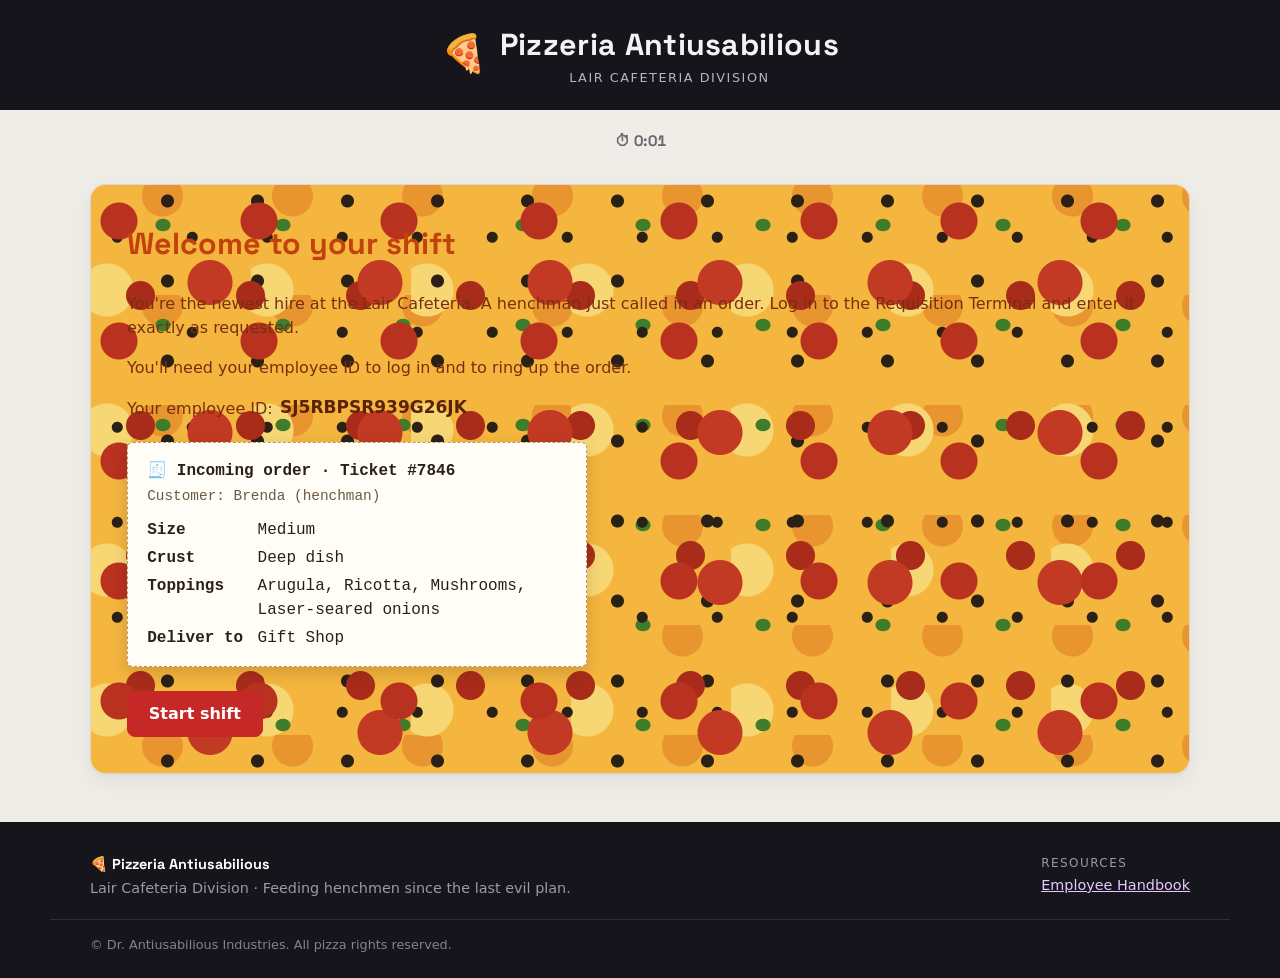
==== commit 5cc8d353: "Employee version: randomized sessions, violations 13-16" ====
--- a/index.html
+++ b/index.html
@@ -40,14 +40,19 @@
              warm-colored text over a busy pizza pattern (see .screen-orientation in style.css). -->
         <div class="orientation-layout">
           <div class="orientation-main">
-            <h1>Welcome to the Lair Cafeteria</h1>
-            <p>Dr. Antiusabilious feeds his henchmen well. Use this terminal to order a pizza delivered anywhere in the lair.</p>
-            <p>You'll need your Henchman ID to log in and to pay.</p>
-            <p class="orientation-id-line">Your Henchman ID:
-              <canvas id="orientation-id" role="img" aria-label="Henchman ID"></canvas>
+            <h1>Welcome to your shift</h1>
+            <p>You're the newest hire at the Lair Cafeteria. A henchman just called in an order. Log in to the Requisition Terminal and enter it exactly as requested.</p>
+            <p>You'll need your employee ID to log in and to ring up the order.</p>
+            <p class="orientation-id-line">Your employee ID:
+              <canvas id="orientation-id" role="img" aria-label="Employee ID"></canvas>
             </p>
+
+            <!-- VIOLATION #14 (Memory 1: make instructions easily accessible during a task):
+                 the order ticket appears ONLY here. Randomized every session (js/session.js). -->
+            <div class="ticket" id="ticket"></div>
+
             <div class="actions">
-              <button type="button" class="btn primary" data-action="next">Start order</button>
+              <button type="button" class="btn primary" data-action="next">Start shift</button>
             </div>
           </div>
 
@@ -56,12 +61,12 @@
 
       <!-- Screen 1: Identity Verification -->
       <section class="screen" data-screen="login">
-        <h1>Log in</h1>
+        <h1>Employee log in</h1>
         <!-- VIOLATION #4 (Perception 2: be consistent): Next is top-right, above the field. -->
         <div class="actions actions-top-right">
           <button type="button" class="btn primary" data-action="next">Proceed</button>
         </div>
-        <label for="login-id">Henchman ID</label>
+        <label for="login-id">Employee ID</label>
         <input id="login-id" type="text" autocomplete="off" spellcheck="false">
         <p class="error" data-error aria-live="assertive"></p>
         <div class="actions">
@@ -71,7 +76,7 @@
 
       <!-- Screen 2: Portion Allocation (size) -->
       <section class="screen" data-screen="size">
-        <h1>Choose a size</h1>
+        <h1>Pizza size</h1>
         <fieldset>
           <legend>Size</legend>
           <div id="size-options" class="options"></div>
@@ -93,7 +98,7 @@
           <strong>🐍 MINION MONTHLY</strong> · 12 issues of lair gossip for just 9.99 Evil Credits! <span class="ad-link">Subscribe ›</span>
         </div>
 
-        <h1>Choose a crust</h1>
+        <h1>Crust</h1>
         <!-- VIOLATION #6 (Memory 2: see and choose is easier than recall and type):
              no list of options; users must type an exact crust classification. -->
         <label for="crust-input">State your crust classification</label>
@@ -110,7 +115,7 @@
 
       <!-- Screen 4: Topping Arsenal -->
       <section class="screen" data-screen="toppings">
-        <h1>Choose toppings</h1>
+        <h1>Toppings</h1>
         <!-- VIOLATION #4: Next is above the 42-item list, so users scroll back up to it. -->
         <div class="actions actions-top">
           <button type="button" class="btn primary" data-action="next">Comply</button>
@@ -131,8 +136,10 @@
 
       <!-- Screen 5: Delivery Sector -->
       <section class="screen" data-screen="sector">
-        <h1>Choose a delivery sector</h1>
-        <p>Pick a sector on the lair map.</p>
+        <h1>Delivery sector</h1>
+        <p>Select the customer's delivery sector on the lair map.</p>
+        <!-- VIOLATION #16 (Perception 1: avoid color pairs color-blind users can't distinguish):
+             available vs. restricted is shown ONLY by a green vs. red tint of similar brightness. -->
         <div id="sector-map" class="sector-map"></div>
         <!-- VIOLATION #4: Next is centered under the map. -->
         <div class="actions actions-center">
@@ -142,16 +149,20 @@
         <div class="actions">
           <button type="button" class="btn back" data-action="back">Back</button>
         </div>
+        <!-- VIOLATION #16: the legend sits far from the map, at the bottom of the screen.
+             VIOLATION #15 (Thinking: check assertions and assumptions): the autofill
+             note is tiny and gray, easy to miss. -->
+        <p class="sector-footnotes">Map key: green tiles are available, red tiles are restricted. · Sector 7 autofilled from the customer's last order.</p>
       </section>
 
       <!-- Screen 6: Evil Credit Transfer (payment) -->
       <section class="screen" data-screen="payment">
-        <h1>Pay with Evil Credits</h1>
+        <h1>Ring up the order</h1>
         <!-- Supporting mechanism for VIOLATION #3: the Evil Transfer Formula.
              One blank box per charge plus a gratuity box. Users must transcribe
              every price from the itemized charges at the bottom of the page.
              The amount field is read-only and filled only by the formula's ENTER. -->
-        <p>Fill in the Evil Transfer Formula™ with each of your charges and the gratuity percentage, then press ENTER to load your amount. Charges are itemized below.</p>
+        <p>Fill in the Evil Transfer Formula™ with each of the customer's charges and the gratuity percentage, then press ENTER to load the amount. Charges are itemized below.</p>
 
         <div class="formula" id="formula">
           <p class="formula-title">Evil Transfer Formula™</p>
@@ -159,10 +170,10 @@
           <button type="button" class="formula-enter" id="formula-load">ENTER</button>
         </div>
 
-        <label for="payment-amount">Amount to transfer (Evil Credits)</label>
+        <label for="payment-amount">Amount to charge (Evil Credits)</label>
         <input id="payment-amount" type="text" readonly placeholder="Press ENTER on the formula" autocomplete="off">
 
-        <label for="payment-id">Confirm your Henchman ID</label>
+        <label for="payment-id">Confirm your employee ID</label>
         <input id="payment-id" type="text" autocomplete="off" spellcheck="false">
         <p class="error" data-error aria-live="assertive"></p>
         <div class="actions">
@@ -182,7 +193,7 @@
           <p>5. Delivery times are estimates. Estimates are also estimates. The Management reserves the right to redefine "time."</p>
           <p>6. Toppings are assigned codenames for operational security. Disclosing a codename to non-henchmen constitutes a breach of these Terms and of the Topping Secrecy Act of Section 66-B.</p>
           <p>7. The Management may, at its sole discretion, rename sectors, move sectors, or pretend sectors never existed.</p>
-          <p>8. Henchmen who forget their Henchman ID agree to consult the Henchman Handbook and to feel appropriately embarrassed.</p>
+          <p>8. Employees who forget their employee ID agree to consult the Employee Handbook and to feel appropriately embarrassed.</p>
           <p>9. The Evil Transfer Formula™ is provided "as is." The Management makes no warranty regarding its accuracy, its memory, or its feelings.</p>
           <p>10. Pineapple on pizza is permitted under protest. The Management's protest is ongoing.</p>
 
@@ -236,12 +247,12 @@
 
       <!-- Screen 7: Confirmation -->
       <section class="screen" data-screen="confirmation">
-        <h1>Order placed</h1>
+        <h1>Order logged</h1>
         <p class="final-time" id="final-time"></p>
-        <p>Your order number is <strong id="order-number"></strong>. A minion is on the way.</p>
+        <p>Ticket <strong id="order-number"></strong> for <strong id="order-customer"></strong> has been logged. A minion is on the way.</p>
         <dl id="confirmation-summary" class="summary-list"></dl>
         <div class="actions">
-          <button type="button" class="btn primary" data-action="restart">Start a new order</button>
+          <button type="button" class="btn primary" data-action="restart">Log next order</button>
         </div>
       </section>
 
@@ -249,7 +260,7 @@
 
     <!-- Live order summary (shown on screens 2–6) -->
     <aside class="summary" id="summary" hidden>
-      <h2>Your order</h2>
+      <h2>Customer order</h2>
       <dl id="summary-list" class="summary-list"></dl>
     </aside>
 
@@ -287,7 +298,7 @@
       </div>
       <nav aria-label="Resources">
         <p class="footer-heading">Resources</p>
-        <a href="handbook.html">Henchman Handbook</a>
+        <a href="handbook.html">Employee Handbook</a>
       </nav>
     </div>
     <p class="footer-legal">© Dr. Antiusabilious Industries. All pizza rights reserved.</p>
@@ -313,6 +324,7 @@
   </div>
 
   <script src="js/data.js"></script>
+  <script src="js/session.js"></script>
   <script src="js/render-id.js"></script>
   <script src="js/app.js"></script>
 </body>
--- a/css/style.css
+++ b/css/style.css
@@ -512,3 +512,33 @@
   border: 1px solid var(--border);
   border-radius: 10px;
 }
+
+/* ---------- Order ticket (VIOLATION #14: only on Orientation) ---------- */
+.ticket {
+  max-width: 460px;
+  margin: 1.25rem 0 0.5rem;
+  padding: 1rem 1.2rem;
+  color: #2a2016;
+  background: #fffdf6;
+  border: 1px dashed #b89a6a;
+  border-radius: 6px;
+  box-shadow: 0 6px 16px rgba(60, 30, 0, 0.18);
+  font-family: "Courier New", ui-monospace, monospace;
+}
+.ticket p { margin: 0; }
+.ticket-head { font-weight: 700; }
+.ticket-customer { margin: 0.2rem 0 0.6rem !important; font-size: 0.9rem; color: #6b5a44; }
+.ticket-lines { display: grid; grid-template-columns: auto 1fr; gap: 0.25rem 0.9rem; margin: 0; }
+.ticket-lines dt { font-weight: 700; }
+.ticket-lines dd { margin: 0; }
+
+/* ---------- Sector tiles (VIOLATION #16) and footnotes (#15, #16) ---------- */
+/* Green vs. red tints of near-identical brightness, with no icon or label. */
+.sector-tile.tile-available { background: #d9e6cf; }
+.sector-tile.tile-restricted { background: #e8d2cc; }
+.sector-tile.selected { background: var(--selected); border: 2px solid var(--accent); }
+.sector-footnotes {
+  margin-top: 2.5rem;
+  font-size: 0.72rem;
+  color: #a19d95;
+}
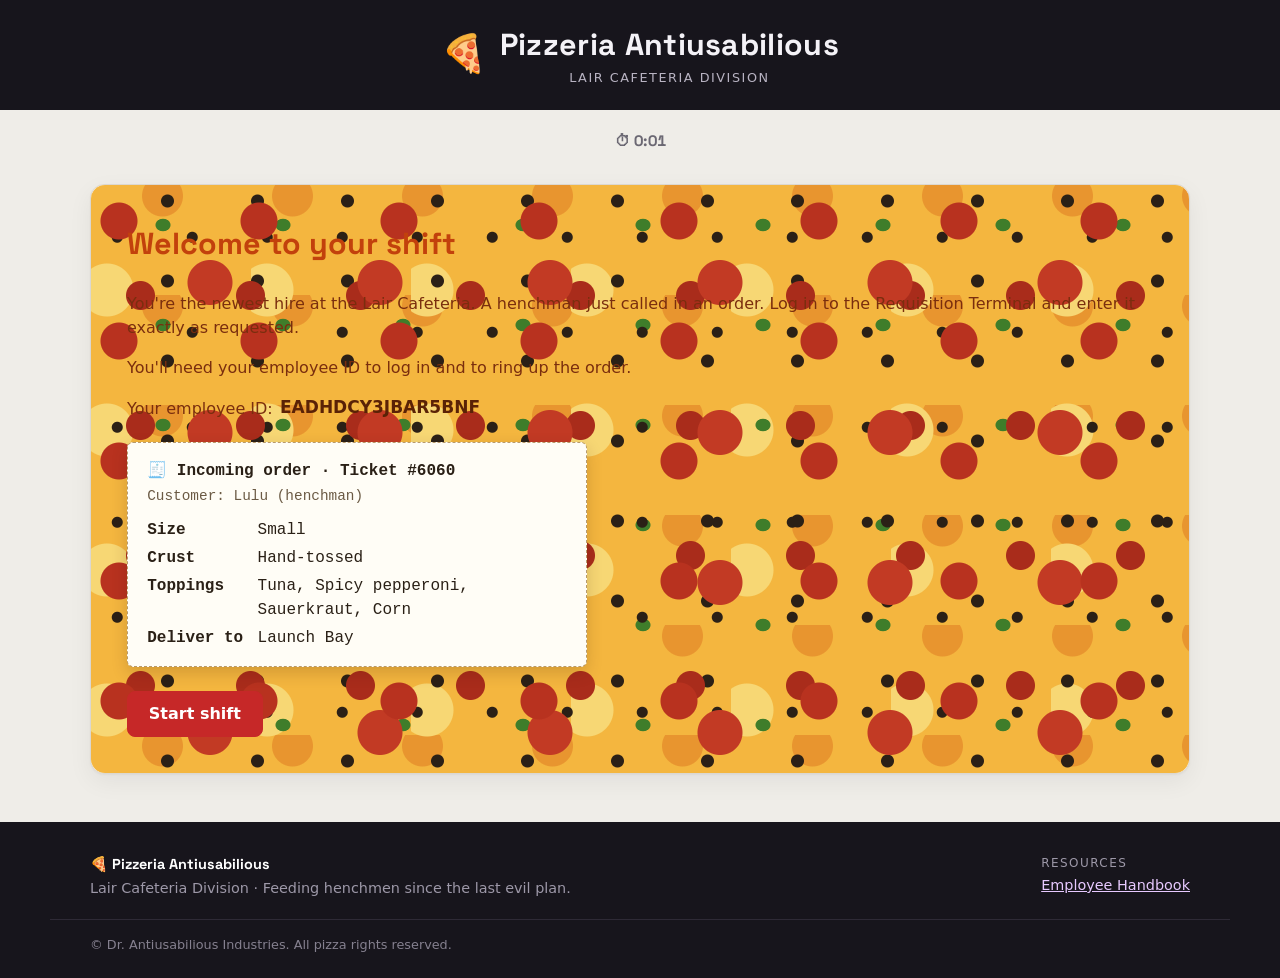
==== commit 706c0b93: "Crust ad key, plain sector tiles" ====
--- a/index.html
+++ b/index.html
@@ -138,8 +138,6 @@
       <section class="screen" data-screen="sector">
         <h1>Delivery sector</h1>
         <p>Select the customer's delivery sector on the lair map.</p>
-        <!-- VIOLATION #16 (Perception 1: avoid color pairs color-blind users can't distinguish):
-             available vs. restricted is shown ONLY by a green vs. red tint of similar brightness. -->
         <div id="sector-map" class="sector-map"></div>
         <!-- VIOLATION #4: Next is centered under the map. -->
         <div class="actions actions-center">
@@ -149,10 +147,6 @@
         <div class="actions">
           <button type="button" class="btn back" data-action="back">Back</button>
         </div>
-        <!-- VIOLATION #16: the legend sits far from the map, at the bottom of the screen.
-             VIOLATION #15 (Thinking: check assertions and assumptions): the autofill
-             note is tiny and gray, easy to miss. -->
-        <p class="sector-footnotes">Map key: green tiles are available, red tiles are restricted. · Sector 7 autofilled from the customer's last order.</p>
       </section>
 
       <!-- Screen 6: Evil Credit Transfer (payment) -->
@@ -277,7 +271,12 @@
       <div class="rail-ad rail-ad-crust">
         <p class="ad-label">Sponsored</p>
         <p class="rail-ad-title">🔥 HOT CRUST DEALS 🔥</p>
-        <p class="rail-ad-list">Thin Veneer ★ Standard Slab ★ Deep Abyss ★ Stuffed Dungeon</p>
+        <ul class="rail-ad-key">
+          <li>Thin = <strong>Thin Veneer</strong></li>
+          <li>Hand-tossed = <strong>Standard Slab</strong></li>
+          <li>Deep dish = <strong>Deep Abyss</strong></li>
+          <li>Stuffed = <strong>Stuffed Dungeon</strong></li>
+        </ul>
         <p>Limited time! While supplies last!</p>
         <p class="ad-link">Shop now ›</p>
       </div>
--- a/css/style.css
+++ b/css/style.css
@@ -376,7 +376,7 @@
 .rail-ad-sharks { background: linear-gradient(135deg, #cdeffd, #9fd8f0); border: 2px dashed #3a8fb7; }
 .rail-ad-crust  { background: linear-gradient(135deg, #fff3a8, #ffc9e0); border: 2px dashed #e0a100; }
 .rail-ad-hiring { background: linear-gradient(135deg, #e6ffd1, #c3f09b); border: 2px dashed #5f9e2f; }
-.rail-ad-list { font-weight: 600; }
+.rail-ad-key { margin: 0.4rem 0; padding: 0; list-style: none; line-height: 1.6; }
 
 .leaderboard-ad {
   display: flex;
@@ -532,13 +532,3 @@
 .ticket-lines dt { font-weight: 700; }
 .ticket-lines dd { margin: 0; }
 
-/* ---------- Sector tiles (VIOLATION #16) and footnotes (#15, #16) ---------- */
-/* Green vs. red tints of near-identical brightness, with no icon or label. */
-.sector-tile.tile-available { background: #d9e6cf; }
-.sector-tile.tile-restricted { background: #e8d2cc; }
-.sector-tile.selected { background: var(--selected); border: 2px solid var(--accent); }
-.sector-footnotes {
-  margin-top: 2.5rem;
-  font-size: 0.72rem;
-  color: #a19d95;
-}
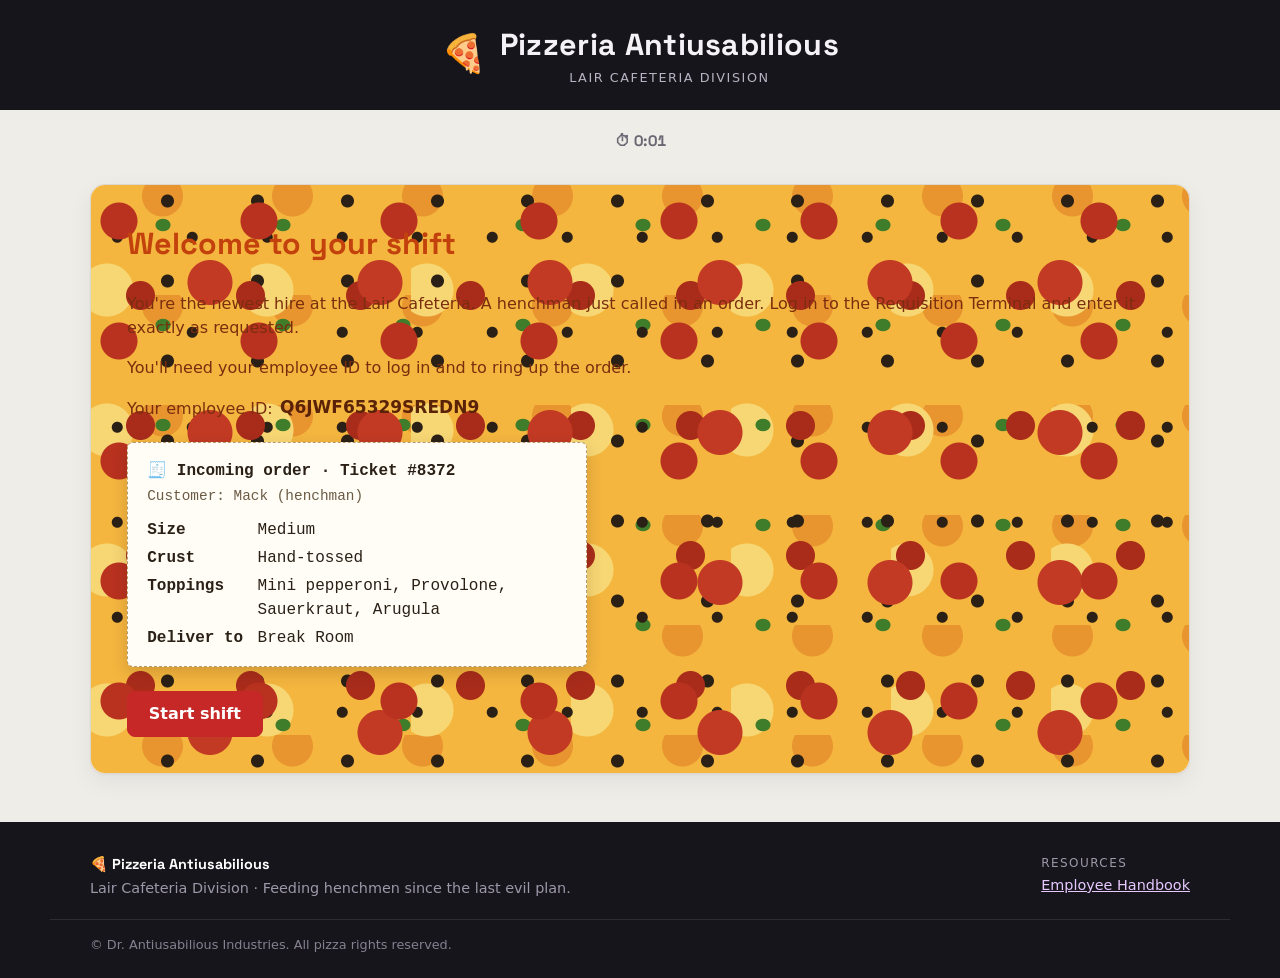
==== commit 6ea15d97: "Crust key not labeled as sponsored" ====
--- a/index.html
+++ b/index.html
@@ -259,8 +259,8 @@
     </aside>
 
     <!-- VIOLATION #7 (Attention 2: banner blindness): on the Crust screen the
-         right rail holds three "ads". The middle one lists the only valid
-         crust classifications, disguised as a promotion. -->
+         right rail holds three "ads". The middle one is the crust-code key,
+         styled and placed like an ad but never labeled as one. -->
     <aside class="ad-rail" id="ad-rail" hidden aria-label="Sponsored content">
       <div class="rail-ad rail-ad-sharks">
         <p class="ad-label">Sponsored</p>
@@ -268,8 +268,8 @@
         <p>Own a week of waterfront property. Fins not included.</p>
         <p class="ad-link">Learn more ›</p>
       </div>
+      <!-- Not labeled "Sponsored": it only LOOKS like an ad (style + placement). -->
       <div class="rail-ad rail-ad-crust">
-        <p class="ad-label">Sponsored</p>
         <p class="rail-ad-title">🔥 HOT CRUST DEALS 🔥</p>
         <ul class="rail-ad-key">
           <li>Thin = <strong>Thin Veneer</strong></li>
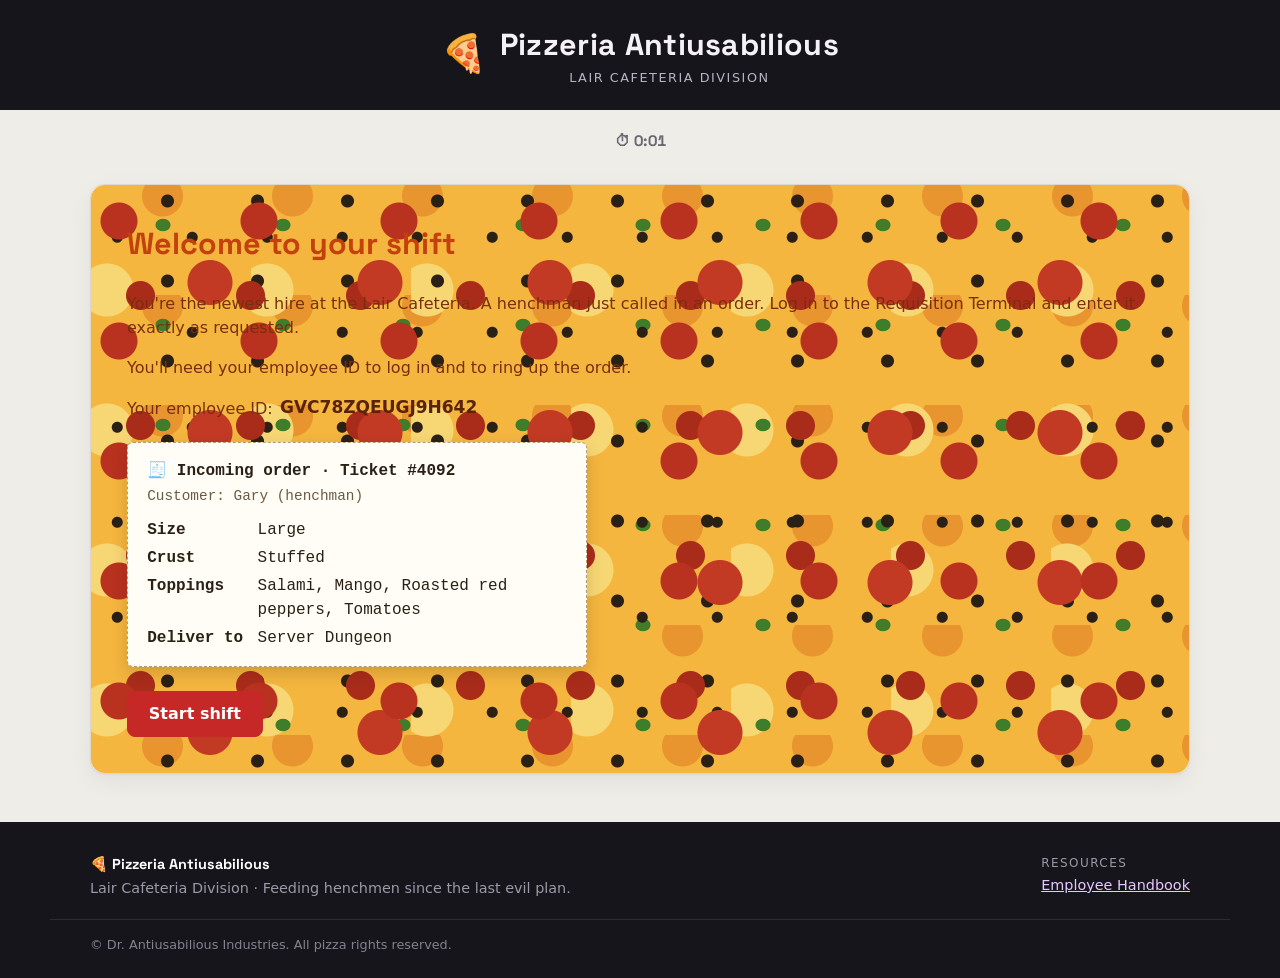
==== commit 2e323a98: "Final pre-testing build: handbook new tab, remove dev shortcut" ====
--- a/index.html
+++ b/index.html
@@ -297,13 +297,13 @@
       </div>
       <nav aria-label="Resources">
         <p class="footer-heading">Resources</p>
-        <a href="handbook.html">Employee Handbook</a>
+        <a href="handbook.html" target="_blank" rel="noopener">Employee Handbook</a>
       </nav>
     </div>
     <p class="footer-legal">© Dr. Antiusabilious Industries. All pizza rights reserved.</p>
   </footer>
 
-  <!-- VIOLATION #12 (Attention 1: multitasking / task switching):
+  <!-- VIOLATION #12 (Perception 1: dialog boxes only for significant consequences):
        Dr. A's chat interrupts the first visit to every step and must be closed. -->
   <div class="chat-overlay" id="chat-overlay" hidden>
     <div class="chat-window" role="dialog" aria-modal="true" aria-labelledby="chat-title">
